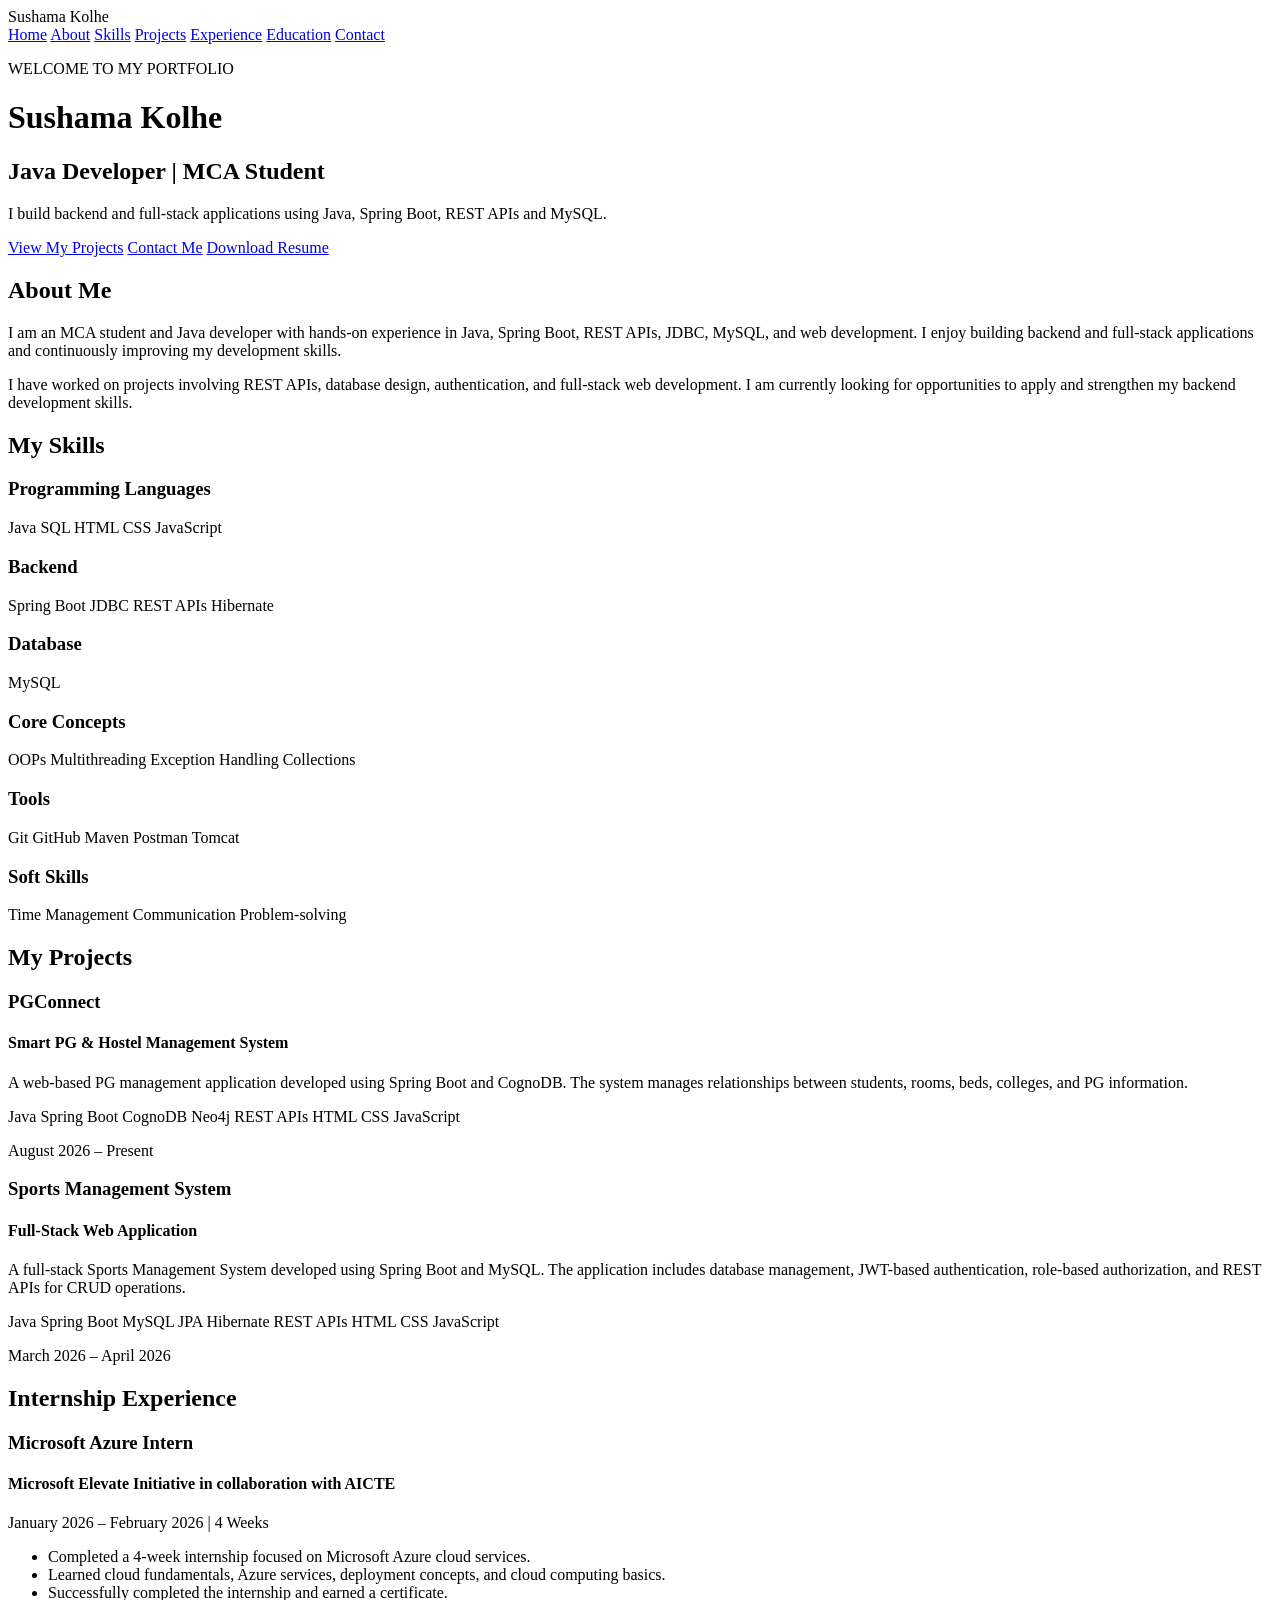
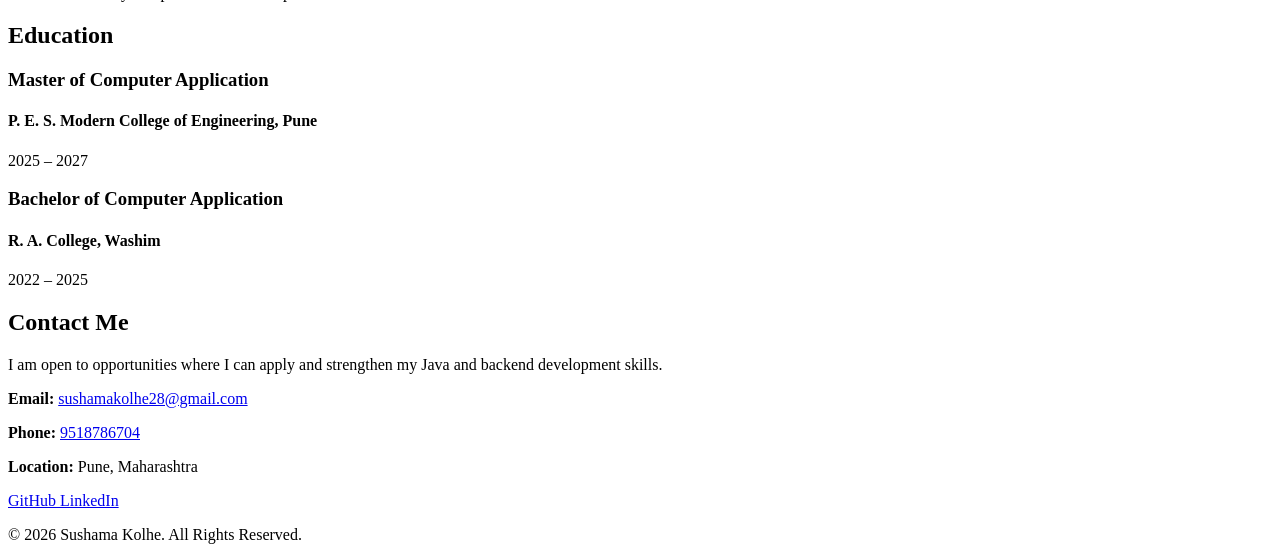
==== index (1).html @ 56b22aa3 "Add files via upload" ====
<!DOCTYPE html>
<html lang="en">
<head>
    <meta charset="UTF-8">
    <meta name="viewport" content="width=device-width, initial-scale=1.0">

    <title>Sushama Kolhe | Java Developer</title>
    <link rel="stylesheet" href="style.css">
</head>

<body>
<!-- Navigation Bar -->
<nav class="navbar">

    <div class="nav-container">

        <div class="logo">
            Sushama Kolhe
        </div>

        <div class="nav-links">

            <a href="#home">Home</a>

            <a href="#about">About</a>

            <a href="#skills">Skills</a>

            <a href="#projects">Projects</a>

            <a href="#experience">Experience</a>

            <a href="#education">Education</a>

            <a href="#contact">Contact</a>

        </div>

    </div>

</nav>


    <!-- Header -->
    <!-- Hero Section -->
    <header class="hero" id="home">

    <div class="hero-content">

        <div class="hero-text">
            <p class="welcome">WELCOME TO MY PORTFOLIO</p>

            <h1>Sushama Kolhe</h1>

            <h2>Java Developer | MCA Student</h2>

            <p class="hero-description">
                I build backend and full-stack applications using
                Java, Spring Boot, REST APIs and MySQL.
            </p>

            <div class="hero-buttons">
                <a href="#projects" class="btn">View My Projects</a>
                <a href="#contact" class="btn secondary-btn">Contact Me</a>
               <a href="C:\Users\Student\Resume.pdf" class="btn resume-btn" target="_blank">
                   Download Resume
                  </a>
            </div>

        </div>

    </div>

</header>


    <!-- About Me -->
<section id="about">

    <h2>About Me</h2>

    <p>
        I am an MCA student and Java developer with hands-on experience
        in Java, Spring Boot, REST APIs, JDBC, MySQL, and web development.
        I enjoy building backend and full-stack applications and
        continuously improving my development skills.
    </p>

    <p>
        I have worked on projects involving REST APIs, database design,
        authentication, and full-stack web development. I am currently
        looking for opportunities to apply and strengthen my backend
        development skills.
    </p>

</section>

    <!-- Skills -->
<section id="skills">

    <h2>My Skills</h2>

    <div class="skills-container">

        <div class="skill-group">
            <h3>Programming Languages</h3>
            <div class="skill-list">
                <span>Java</span>
                <span>SQL</span>
                <span>HTML</span>
                <span>CSS</span>
                <span>JavaScript</span>
            </div>
        </div>


        <div class="skill-group">
            <h3>Backend</h3>
            <div class="skill-list">
                <span>Spring Boot</span>
                <span>JDBC</span>
                <span>REST APIs</span>
                <span>Hibernate</span>
            </div>
        </div>


        <div class="skill-group">
            <h3>Database</h3>
            <div class="skill-list">
                <span>MySQL</span>
            </div>
        </div>


        <div class="skill-group">
            <h3>Core Concepts</h3>
            <div class="skill-list">
                <span>OOPs</span>
                <span>Multithreading</span>
                <span>Exception Handling</span>
                <span>Collections</span>
            </div>
        </div>


        <div class="skill-group">
            <h3>Tools</h3>
            <div class="skill-list">
                <span>Git</span>
                <span>GitHub</span>
                <span>Maven</span>
                <span>Postman</span>
                <span>Tomcat</span>
            </div>
        </div>


        <div class="skill-group">
            <h3>Soft Skills</h3>
            <div class="skill-list">
                <span>Time Management</span>
                <span>Communication</span>
                <span>Problem-solving</span>
            </div>
        </div>

    </div>

</section>


    <!-- Projects -->
    <!-- Projects -->
<section id="projects">

    <h2>My Projects</h2>

    <div class="projects-container">

        <!-- Project 1 -->
        <div class="project-card">

            <h3>PGConnect</h3>

            <h4>Smart PG & Hostel Management System</h4>

            <p>
                A web-based PG management application developed using
                Spring Boot and CognoDB. The system manages relationships
                between students, rooms, beds, colleges, and PG information.
            </p>

            <div class="tech-stack">
                <span>Java</span>
                <span>Spring Boot</span>
                <span>CognoDB</span>
                <span>Neo4j</span>
                <span>REST APIs</span>
                <span>HTML</span>
                <span>CSS</span>
                <span>JavaScript</span>
            </div>

            <p class="project-date">
                August 2026 – Present
            </p>

        </div>


        <!-- Project 2 -->
        <div class="project-card">

            <h3>Sports Management System</h3>

            <h4>Full-Stack Web Application</h4>

            <p>
                A full-stack Sports Management System developed using
                Spring Boot and MySQL. The application includes database
                management, JWT-based authentication, role-based
                authorization, and REST APIs for CRUD operations.
            </p>

            <div class="tech-stack">
                <span>Java</span>
                <span>Spring Boot</span>
                <span>MySQL</span>
                <span>JPA</span>
                <span>Hibernate</span>
                <span>REST APIs</span>
                <span>HTML</span>
                <span>CSS</span>
                <span>JavaScript</span>
            </div>

            <p class="project-date">
                March 2026 – April 2026
            </p>

        </div>

    </div>

</section>


    <!-- Internship -->
<section id="experience">

    <h2>Internship Experience</h2>

    <div class="experience-card">

        <h3>Microsoft Azure Intern</h3>

        <h4>Microsoft Elevate Initiative in collaboration with AICTE</h4>

        <p class="experience-date">
            January 2026 – February 2026 | 4 Weeks
        </p>

        <ul class="experience-list">
            <li>
                Completed a 4-week internship focused on Microsoft Azure
                cloud services.
            </li>

            <li>
                Learned cloud fundamentals, Azure services,
                deployment concepts, and cloud computing basics.
            </li>

            <li>
                Successfully completed the internship and earned a certificate.
            </li>
        </ul>

    </div>

</section>


    <!-- Education -->
<section id="education">

    <h2>Education</h2>

    <div class="education-container">

        <div class="education-card">

            <h3>Master of Computer Application</h3>

            <h4>
                P. E. S. Modern College of Engineering, Pune
            </h4>

            <p>2025 – 2027</p>

        </div>


        <div class="education-card">

            <h3>Bachelor of Computer Application</h3>

            <h4>
                R. A. College, Washim
            </h4>

            <p>2022 – 2025</p>

        </div>

    </div>

</section>


    <!-- Contact -->
<section id="contact">

    <h2>Contact Me</h2>

    <p>
        I am open to opportunities where I can apply and strengthen
        my Java and backend development skills.
    </p>

    <div class="contact-info">

        <p>
            <strong>Email:</strong>
            <a href="mailto:sushamakolhe28@gmail.com">
                sushamakolhe28@gmail.com
            </a>
        </p>

        <p>
            <strong>Phone:</strong>
            <a href="tel:9518786704">
                9518786704
            </a>
        </p>

        <p>
            <strong>Location:</strong>
            Pune, Maharashtra
        </p>

    </div>


    <!-- Social Links -->

    <div class="social-links">

        <a
            href="https://github.com/sushamakolhe28-droid"
            target="_blank"
            class="social-btn">
            GitHub
        </a>

        <a
            href="https://www.linkedin.com/in/sushama-kolhe-3115872b4/"
            target="_blank"
            class="social-btn">
            LinkedIn
        </a>

    </div>

</section>

    <!-- Footer -->
    <footer>
        <p>© 2026 Sushama Kolhe. All Rights Reserved.</p>
    </footer>

</body>
</html>
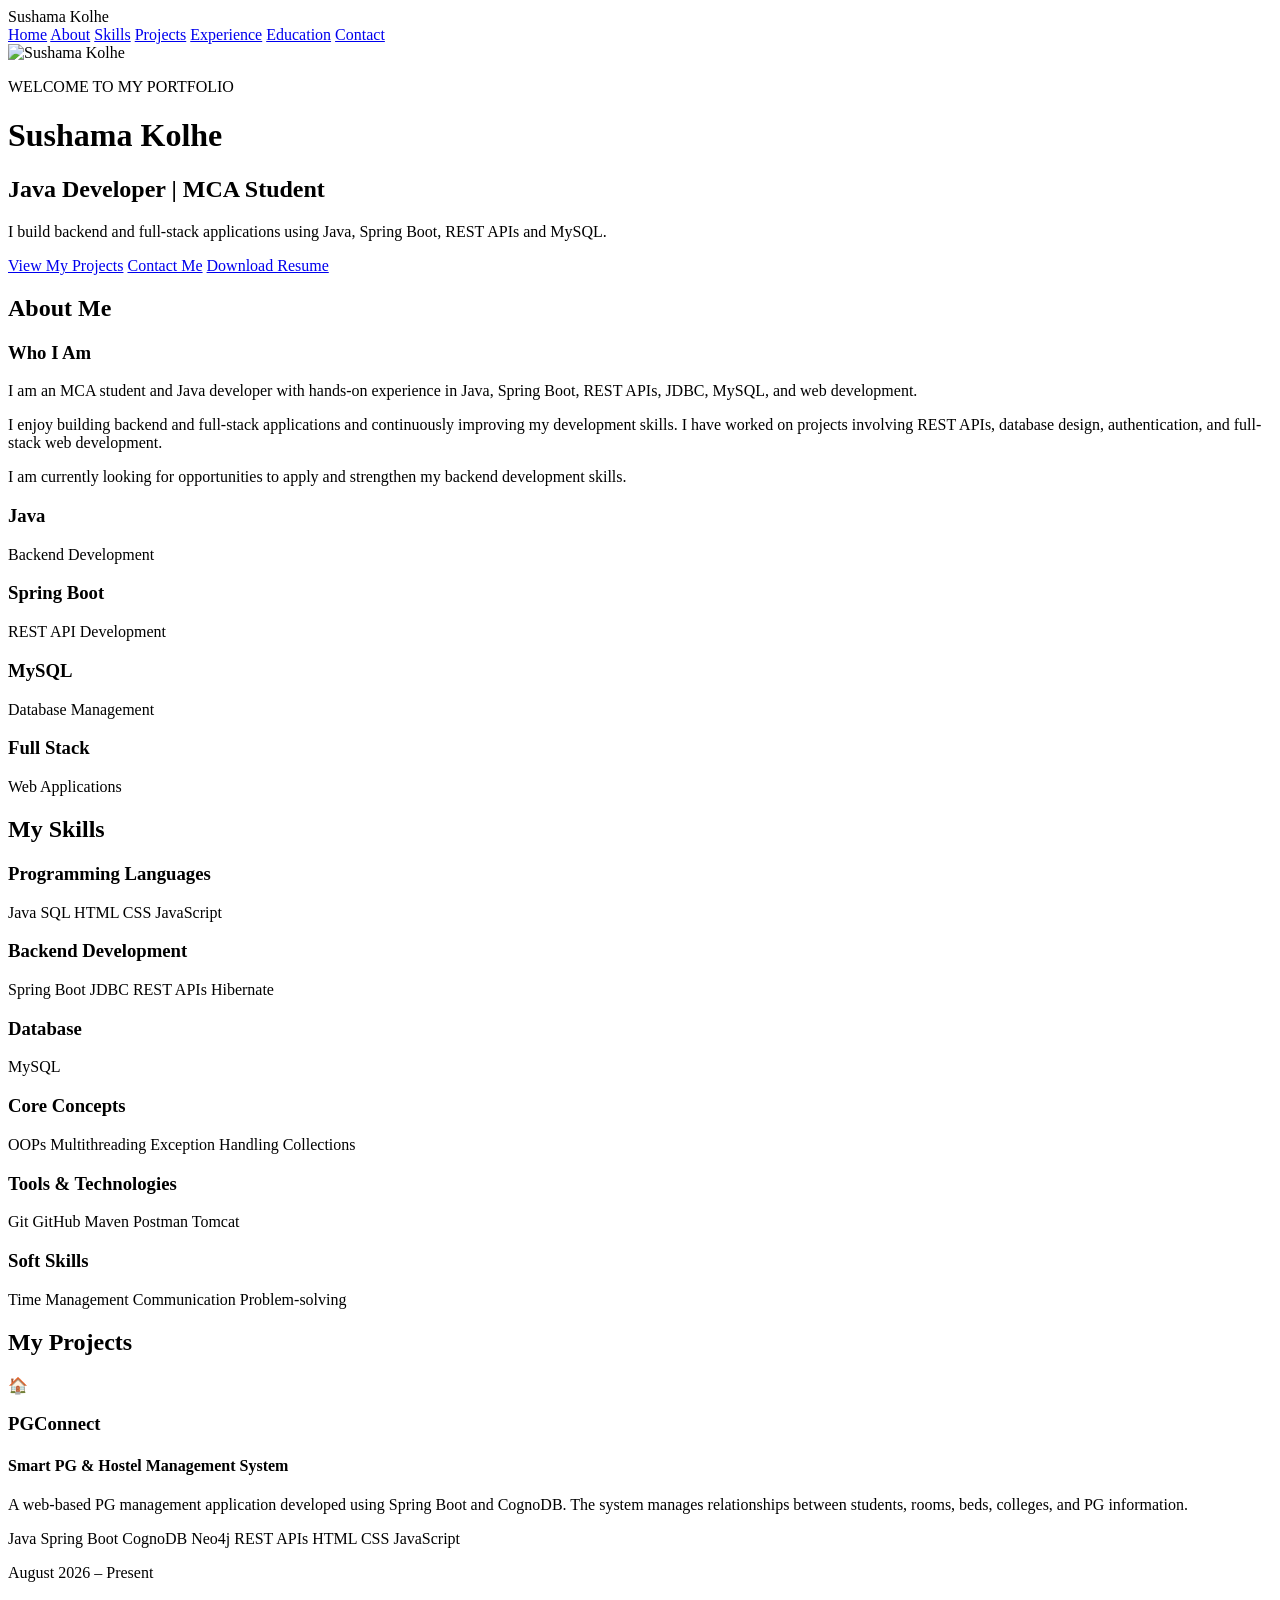
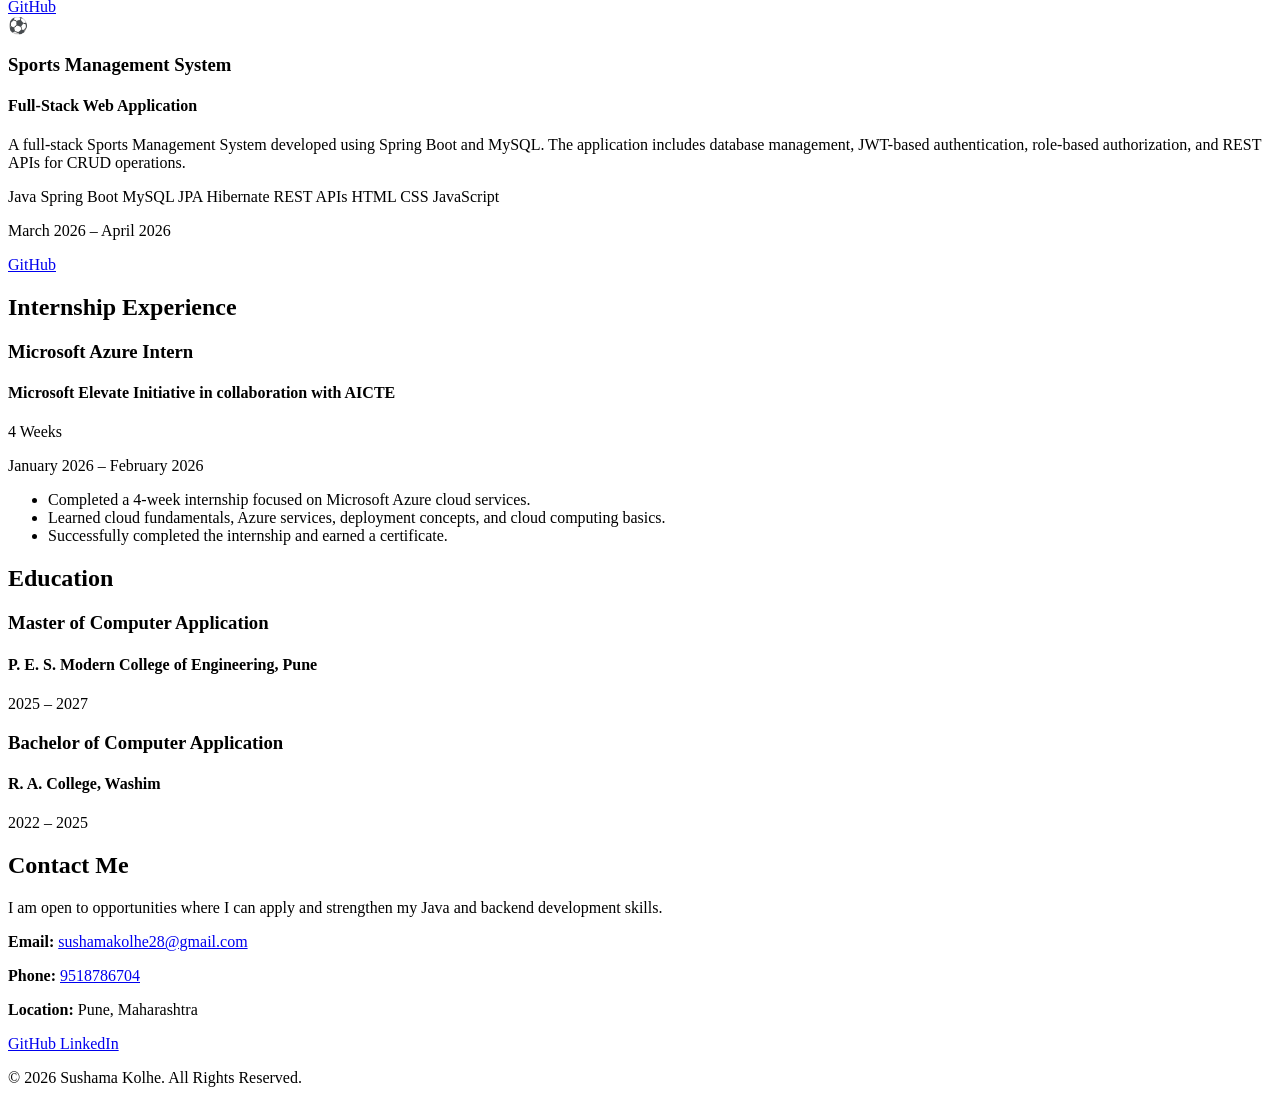
==== commit 77379f4a: "Update index (1).html" ====
--- a/index (1).html
+++ b/index (1).html
@@ -47,6 +47,10 @@
 
     <div class="hero-content">
 
+    <div class="hero-image">
+        <img src="images/profile.jpg" alt="Sushama Kolhe">
+    </div>
+
         <div class="hero-text">
             <p class="welcome">WELCOME TO MY PORTFOLIO</p>
 
@@ -62,7 +66,7 @@
             <div class="hero-buttons">
                 <a href="#projects" class="btn">View My Projects</a>
                 <a href="#contact" class="btn secondary-btn">Contact Me</a>
-               <a href="C:\Users\Student\Resume.pdf" class="btn resume-btn" target="_blank">
+               <a href="Resume.pdf" class="btn resume-btn" target="_blank">
                    Download Resume
                   </a>
             </div>
@@ -79,31 +83,72 @@
 
     <h2>About Me</h2>
 
-    <p>
-        I am an MCA student and Java developer with hands-on experience
-        in Java, Spring Boot, REST APIs, JDBC, MySQL, and web development.
-        I enjoy building backend and full-stack applications and
-        continuously improving my development skills.
-    </p>
-
-    <p>
-        I have worked on projects involving REST APIs, database design,
-        authentication, and full-stack web development. I am currently
-        looking for opportunities to apply and strengthen my backend
-        development skills.
-    </p>
-
-</section>
-
-    <!-- Skills -->
+    <div class="about-container">
+
+        <div class="about-content">
+
+            <h3>Who I Am</h3>
+
+            <p>
+                I am an MCA student and Java developer with hands-on
+                experience in Java, Spring Boot, REST APIs, JDBC, MySQL,
+                and web development.
+            </p>
+
+            <p>
+                I enjoy building backend and full-stack applications
+                and continuously improving my development skills.
+                I have worked on projects involving REST APIs,
+                database design, authentication, and full-stack
+                web development.
+            </p>
+
+            <p>
+                I am currently looking for opportunities to apply
+                and strengthen my backend development skills.
+            </p>
+
+        </div>
+
+        <div class="about-highlight">
+
+            <div class="highlight-item">
+                <h3>Java</h3>
+                <p>Backend Development</p>
+            </div>
+
+            <div class="highlight-item">
+                <h3>Spring Boot</h3>
+                <p>REST API Development</p>
+            </div>
+
+            <div class="highlight-item">
+                <h3>MySQL</h3>
+                <p>Database Management</p>
+            </div>
+
+            <div class="highlight-item">
+                <h3>Full Stack</h3>
+                <p>Web Applications</p>
+            </div>
+
+        </div>
+
+    </div>
+
+</section>
+
+   <!-- Skills -->
 <section id="skills">
 
     <h2>My Skills</h2>
 
     <div class="skills-container">
 
+        <!-- Programming Languages -->
         <div class="skill-group">
             <h3>Programming Languages</h3>
+
             <div class="skill-list">
                 <span>Java</span>
                 <span>SQL</span>
@@ -113,9 +158,10 @@
             </div>
         </div>
 
-
-        <div class="skill-group">
-            <h3>Backend</h3>
+        <!-- Backend -->
+        <div class="skill-group">
+            <h3>Backend Development</h3>
+
             <div class="skill-list">
                 <span>Spring Boot</span>
                 <span>JDBC</span>
@@ -124,17 +170,19 @@
             </div>
         </div>
 
-
+        <!-- Database -->
         <div class="skill-group">
             <h3>Database</h3>
+
             <div class="skill-list">
                 <span>MySQL</span>
             </div>
         </div>
 
-
+        <!-- Core Concepts -->
         <div class="skill-group">
             <h3>Core Concepts</h3>
+
             <div class="skill-list">
                 <span>OOPs</span>
                 <span>Multithreading</span>
@@ -143,9 +191,10 @@
             </div>
         </div>
 
-
-        <div class="skill-group">
-            <h3>Tools</h3>
+        <!-- Tools -->
+        <div class="skill-group">
+            <h3>Tools & Technologies</h3>
+
             <div class="skill-list">
                 <span>Git</span>
                 <span>GitHub</span>
@@ -155,9 +204,10 @@
             </div>
         </div>
 
-
+        <!-- Soft Skills -->
         <div class="skill-group">
             <h3>Soft Skills</h3>
+
             <div class="skill-list">
                 <span>Time Management</span>
                 <span>Communication</span>
@@ -169,17 +219,17 @@
 
 </section>
 
-
-    <!-- Projects -->
-    <!-- Projects -->
+<!-- Projects -->
 <section id="projects">
 
     <h2>My Projects</h2>
 
     <div class="projects-container">
 
-        <!-- Project 1 -->
+        <!-- PGConnect -->
         <div class="project-card">
+
+            <div class="project-icon">🏠</div>
 
             <h3>PGConnect</h3>
 
@@ -206,11 +256,21 @@
                 August 2026 – Present
             </p>
 
-        </div>
-
-
-        <!-- Project 2 -->
+            <div class="project-buttons">
+    <a href="https://github.com/sushamakolhe28-droid"
+       target="_blank"
+       class="project-btn github-btn">
+        GitHub
+    </a>
+</div>
+
+        </div>
+
+
+        <!-- Sports Management System -->
         <div class="project-card">
+
+            <div class="project-icon">⚽</div>
 
             <h3>Sports Management System</h3>
 
@@ -239,42 +299,63 @@
                 March 2026 – April 2026
             </p>
 
-        </div>
-
-    </div>
-
-</section>
-
-
-    <!-- Internship -->
+            <div class="project-buttons">
+    <a href="https://github.com/sushamakolhe28-droid"
+       target="_blank"
+       class="project-btn github-btn">
+        GitHub
+    </a>
+</div>
+
+        </div>
+
+    </div>
+
+</section>
+
+ <!-- Internship Experience -->
 <section id="experience">
 
     <h2>Internship Experience</h2>
 
     <div class="experience-card">
 
-        <h3>Microsoft Azure Intern</h3>
-
-        <h4>Microsoft Elevate Initiative in collaboration with AICTE</h4>
+        <div class="experience-header">
+
+            <div>
+                <h3>Microsoft Azure Intern</h3>
+
+                <h4>
+                    Microsoft Elevate Initiative in collaboration with AICTE
+                </h4>
+            </div>
+
+            <span class="experience-badge">
+                4 Weeks
+            </span>
+
+        </div>
 
         <p class="experience-date">
-            January 2026 – February 2026 | 4 Weeks
+            January 2026 – February 2026
         </p>
 
         <ul class="experience-list">
+
             <li>
                 Completed a 4-week internship focused on Microsoft Azure
                 cloud services.
             </li>
 
             <li>
-                Learned cloud fundamentals, Azure services,
-                deployment concepts, and cloud computing basics.
+                Learned cloud fundamentals, Azure services, deployment
+                concepts, and cloud computing basics.
             </li>
 
             <li>
                 Successfully completed the internship and earned a certificate.
             </li>
+
         </ul>
 
     </div>
@@ -381,4 +462,4 @@
     </footer>
 
 </body>
-</html>+</html>
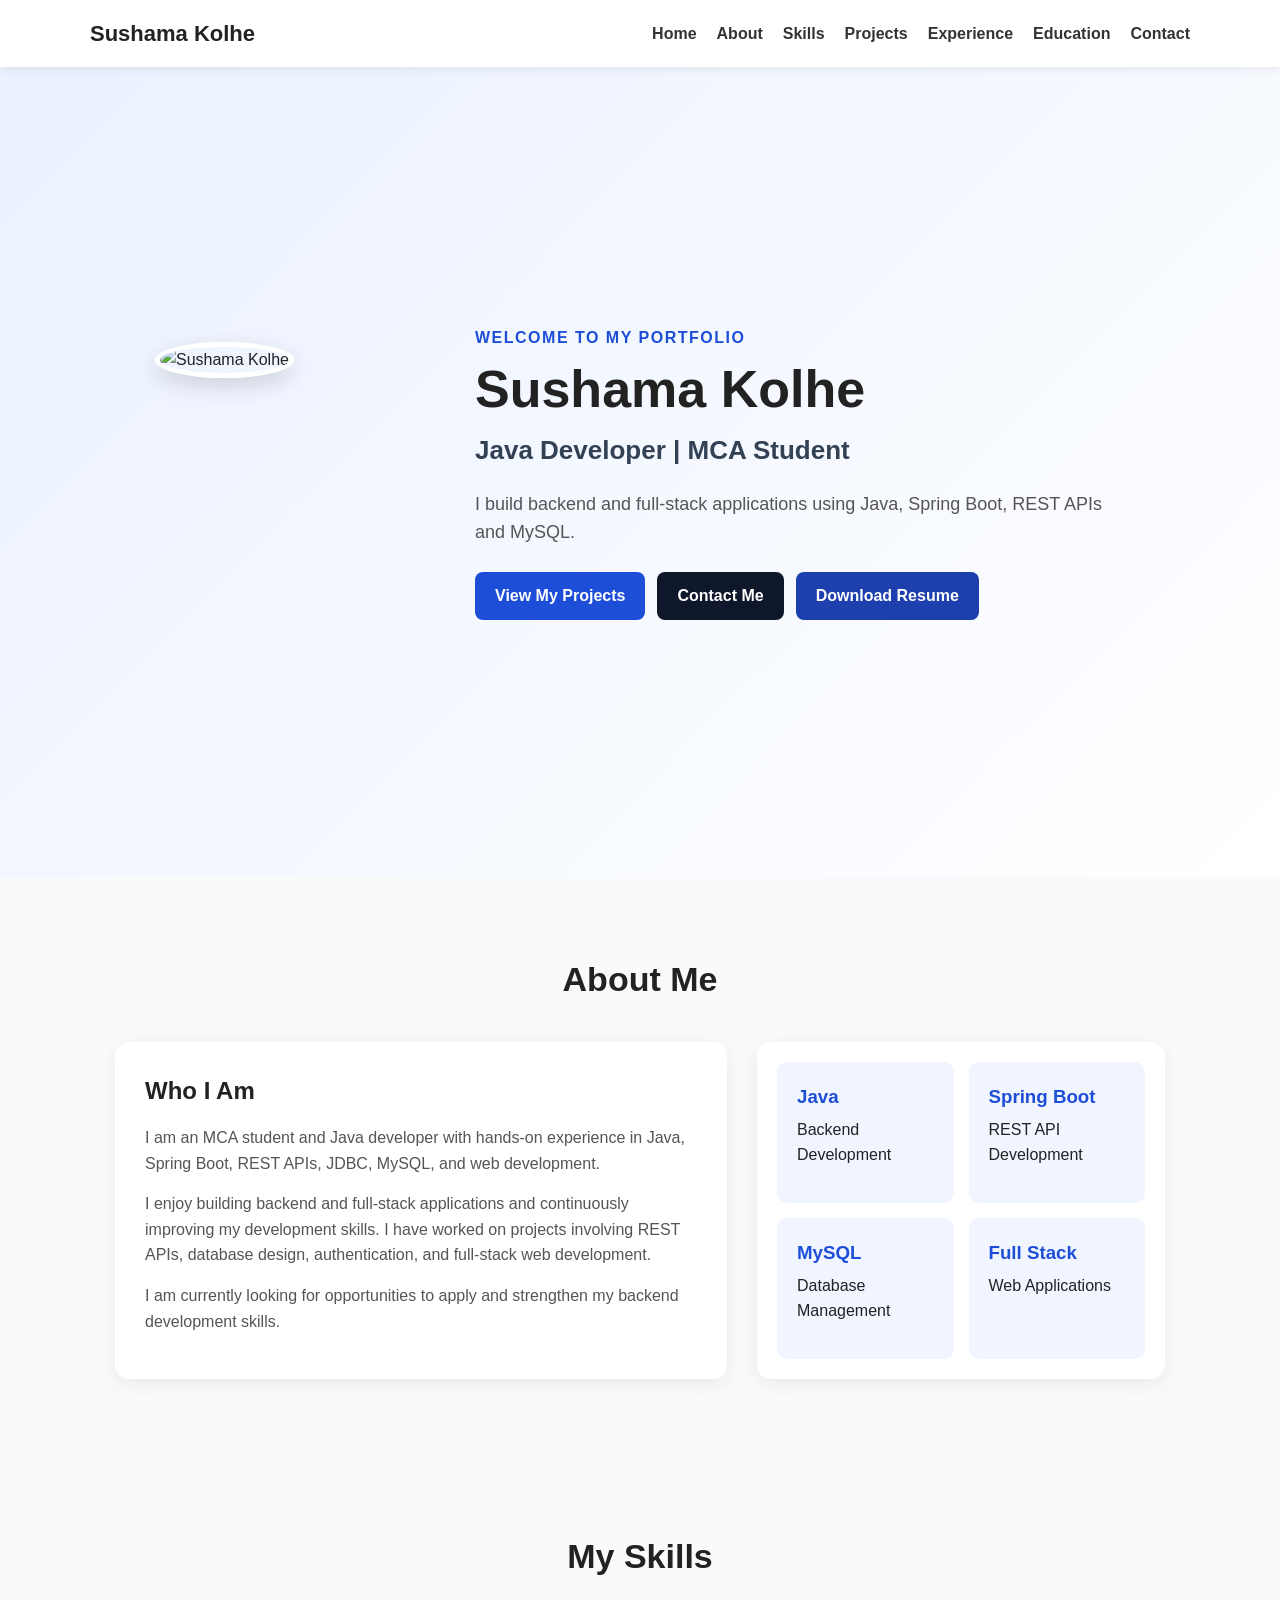
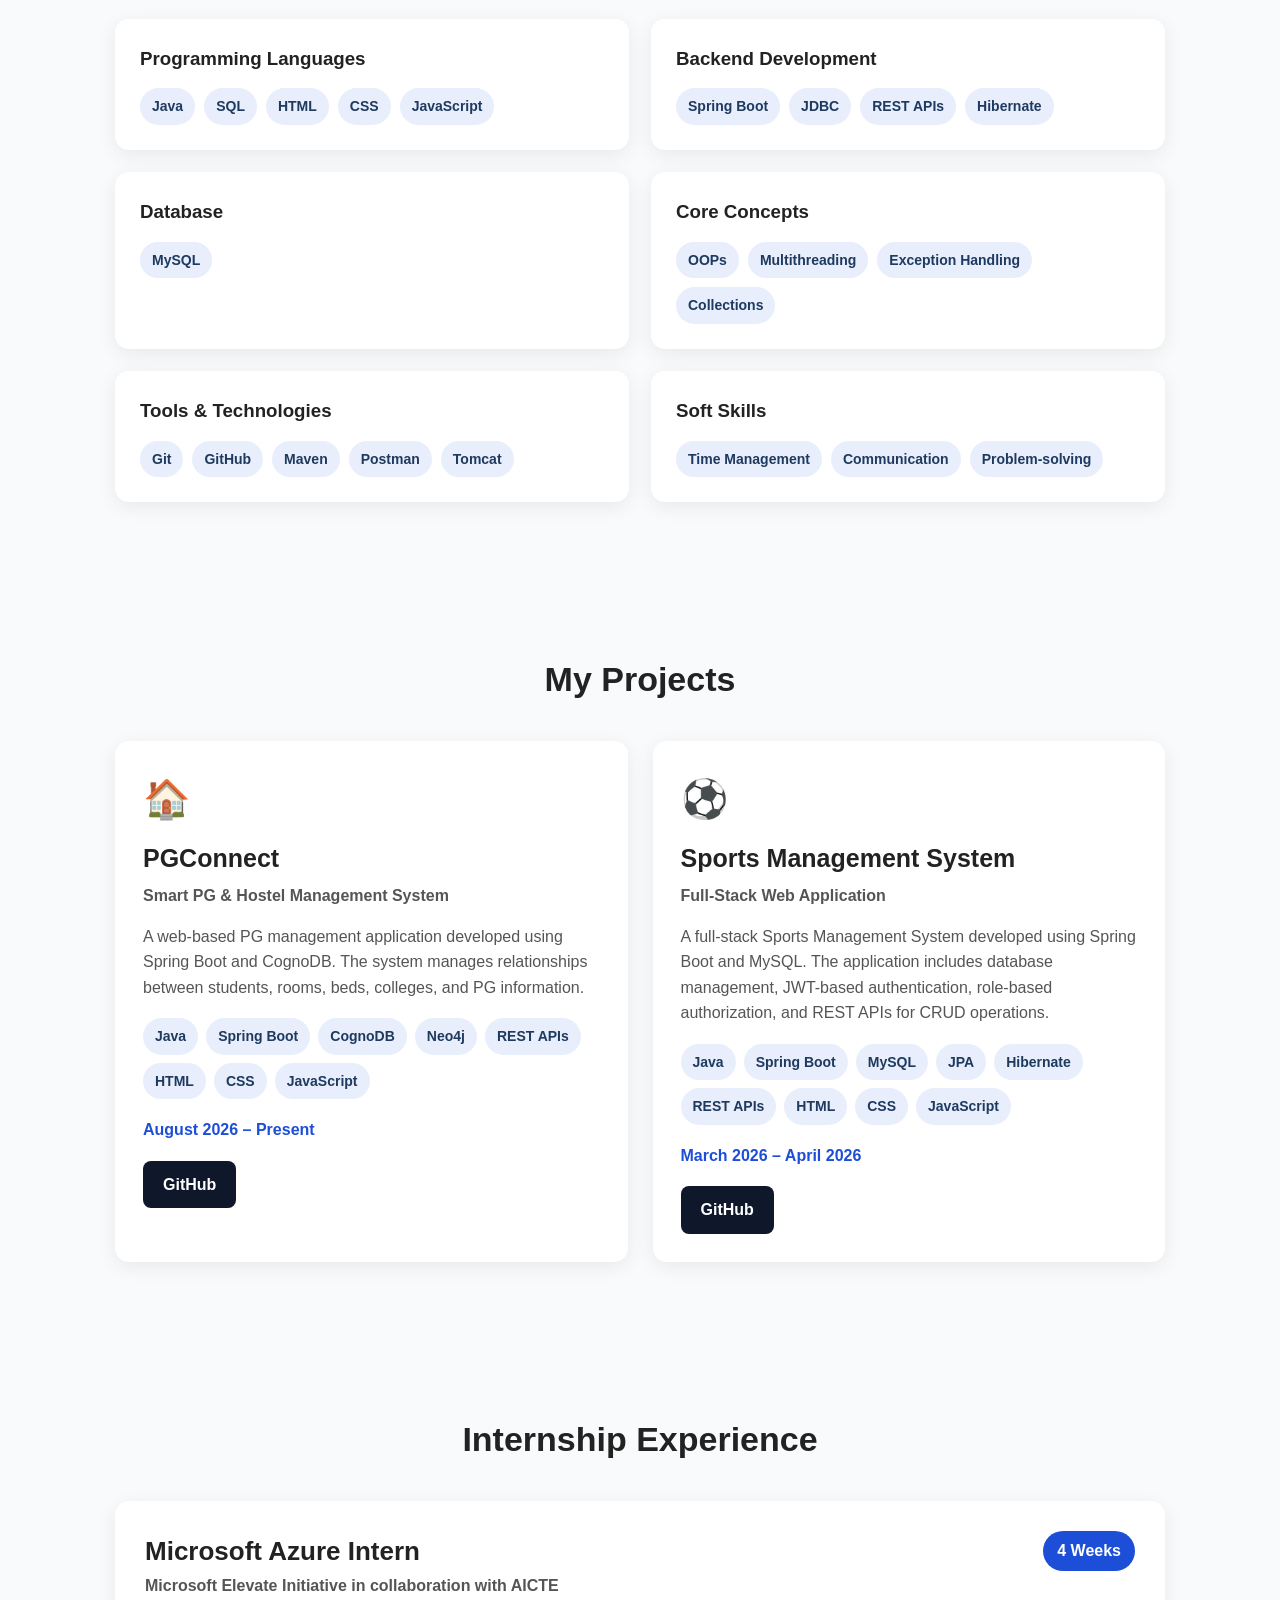
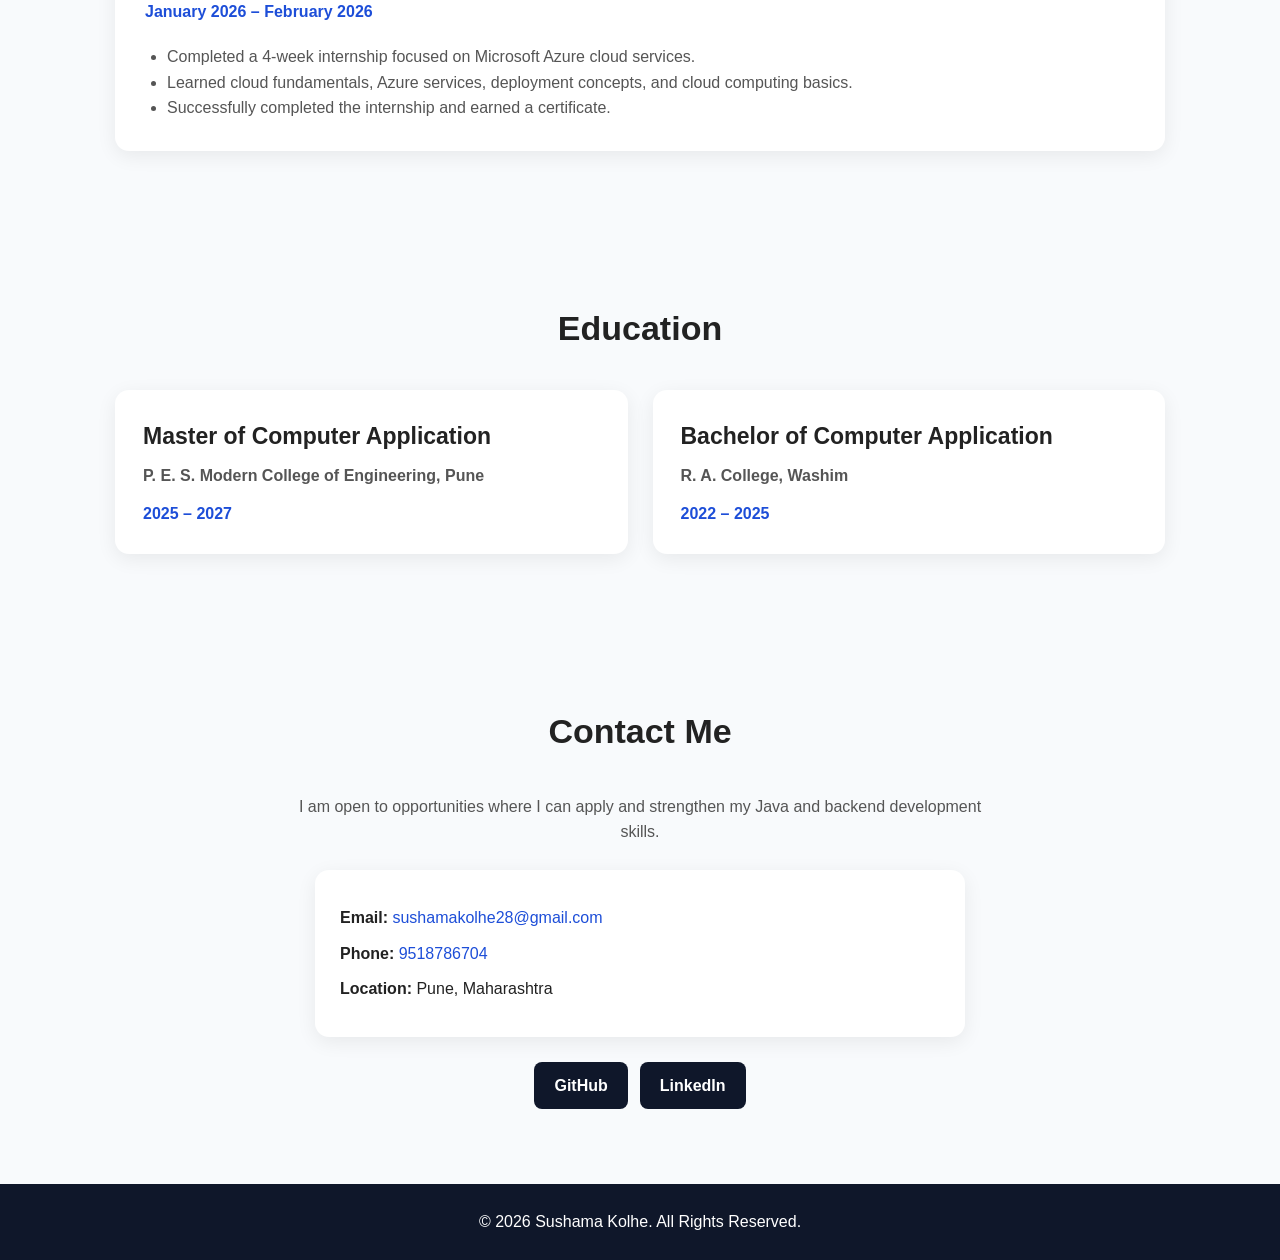
==== commit b9e2bc40: "Fix HTML formatting and update stylesheet link" ====
--- a/index (1).html
+++ b/index (1).html
@@ -5,7 +5,7 @@
     <meta name="viewport" content="width=device-width, initial-scale=1.0">
 
     <title>Sushama Kolhe | Java Developer</title>
-    <link rel="stylesheet" href="style.css">
+    <link rel="stylesheet" href="style (1).css">
 </head>
 
 <body>
--- a/style (1).css
+++ b/style (1).css
@@ -0,0 +1,354 @@
+* {
+    margin: 0;
+    padding: 0;
+    box-sizing: border-box;
+}
+
+html {
+    scroll-behavior: smooth;
+}
+
+body {
+    font-family: Arial, Helvetica, sans-serif;
+    line-height: 1.6;
+    color: #222;
+    background: #f8fafc;
+}
+
+.navbar {
+    position: sticky;
+    top: 0;
+    z-index: 1000;
+    background: #fff;
+    box-shadow: 0 2px 10px rgba(0,0,0,.08);
+}
+
+.nav-container {
+    max-width: 1150px;
+    margin: auto;
+    padding: 16px 25px;
+    display: flex;
+    justify-content: space-between;
+    align-items: center;
+}
+
+.logo { font-size: 22px; font-weight: 700; }
+
+.nav-links {
+    display: flex;
+    flex-wrap: wrap;
+    gap: 20px;
+}
+
+.nav-links a {
+    color: #333;
+    text-decoration: none;
+    font-weight: 600;
+}
+
+.nav-links a:hover { color: #1d4ed8; }
+
+.hero {
+    min-height: 90vh;
+    display: flex;
+    align-items: center;
+    justify-content: center;
+    padding: 80px 25px;
+    background: linear-gradient(135deg, #eaf1ff, #fff);
+}
+
+.hero-content {
+    max-width: 1100px;
+    width: 100%;
+    display: flex;
+    align-items: center;
+    justify-content: center;
+    gap: 60px;
+}
+
+.hero-image {
+    width: 260px;
+    height: 260px;
+    flex-shrink: 0;
+}
+
+.hero-image img {
+    width: 100%;
+    height: 100%;
+    object-fit: cover;
+    border-radius: 50%;
+    border: 5px solid white;
+    box-shadow: 0 8px 25px rgba(0,0,0,.15);
+}
+
+.hero-text { max-width: 650px; }
+
+.welcome {
+    color: #1d4ed8;
+    font-weight: 700;
+    letter-spacing: 1.5px;
+    margin-bottom: 10px;
+}
+
+.hero h1 {
+    font-size: 52px;
+    line-height: 1.15;
+    margin-bottom: 10px;
+}
+
+.hero h2 {
+    font-size: 26px;
+    color: #334155;
+    margin-bottom: 18px;
+}
+
+.hero-description {
+    font-size: 18px;
+    color: #555;
+    margin-bottom: 25px;
+}
+
+.hero-buttons,
+.project-buttons,
+.social-links {
+    display: flex;
+    flex-wrap: wrap;
+    gap: 12px;
+}
+
+.btn,
+.project-btn,
+.social-btn {
+    display: inline-block;
+    padding: 11px 20px;
+    border-radius: 8px;
+    text-decoration: none;
+    font-weight: 700;
+    transition: .2s ease;
+}
+
+.btn { background: #1d4ed8; color: white; }
+.btn:hover, .project-btn:hover, .social-btn:hover { transform: translateY(-2px); }
+.secondary-btn { background: #0f172a; }
+.resume-btn { background: #1e40af; }
+
+section {
+    max-width: 1100px;
+    margin: auto;
+    padding: 75px 25px;
+}
+
+section > h2 {
+    text-align: center;
+    font-size: 34px;
+    margin-bottom: 35px;
+}
+
+.about-container {
+    display: grid;
+    grid-template-columns: 1.5fr 1fr;
+    gap: 30px;
+}
+
+.about-content,
+.about-highlight,
+.skill-group,
+.project-card,
+.experience-card,
+.education-card,
+.contact-info {
+    background: white;
+    border-radius: 14px;
+    box-shadow: 0 5px 20px rgba(0,0,0,.07);
+}
+
+.about-content { padding: 30px; }
+.about-content h3 { margin-bottom: 15px; font-size: 24px; }
+.about-content p { margin-bottom: 15px; color: #555; }
+
+.about-highlight {
+    padding: 20px;
+    display: grid;
+    grid-template-columns: 1fr 1fr;
+    gap: 15px;
+}
+
+.highlight-item {
+    padding: 20px;
+    border-radius: 10px;
+    background: #f1f5ff;
+}
+
+.highlight-item h3 {
+    color: #1d4ed8;
+    margin-bottom: 5px;
+}
+
+.skills-container {
+    display: grid;
+    grid-template-columns: repeat(2, 1fr);
+    gap: 22px;
+}
+
+.skill-group { padding: 25px; }
+.skill-group h3 { margin-bottom: 15px; }
+
+.skill-list {
+    display: flex;
+    flex-wrap: wrap;
+    gap: 9px;
+}
+
+.skill-list span,
+.tech-stack span {
+    background: #e8eefc;
+    color: #1e3a5f;
+    padding: 7px 12px;
+    border-radius: 20px;
+    font-size: 14px;
+    font-weight: 600;
+}
+
+.projects-container {
+    display: grid;
+    grid-template-columns: repeat(2, 1fr);
+    gap: 25px;
+}
+
+.project-card { padding: 28px; }
+.project-icon { font-size: 38px; margin-bottom: 8px; }
+.project-card h3 { font-size: 25px; margin-bottom: 5px; }
+.project-card h4 { color: #555; margin-bottom: 15px; }
+.project-card p { color: #555; margin-bottom: 18px; }
+
+.tech-stack {
+    display: flex;
+    flex-wrap: wrap;
+    gap: 8px;
+    margin-bottom: 18px;
+}
+
+.project-date,
+.experience-date {
+    font-weight: 700;
+    color: #1d4ed8 !important;
+}
+
+.project-btn,
+.social-btn {
+    background: #0f172a;
+    color: white;
+}
+
+.experience-card { padding: 30px; }
+
+.experience-header {
+    display: flex;
+    justify-content: space-between;
+    align-items: flex-start;
+    gap: 20px;
+}
+
+.experience-header h3 { font-size: 26px; }
+.experience-header h4 { color: #555; }
+
+.experience-badge {
+    background: #1d4ed8;
+    color: white;
+    padding: 7px 14px;
+    border-radius: 20px;
+    white-space: nowrap;
+    font-weight: 700;
+}
+
+.experience-list {
+    margin: 20px 0 0 22px;
+    color: #555;
+}
+
+.education-container {
+    display: grid;
+    grid-template-columns: repeat(2, 1fr);
+    gap: 25px;
+}
+
+.education-card { padding: 28px; }
+.education-card h3 { font-size: 23px; margin-bottom: 8px; }
+.education-card h4 { color: #555; margin-bottom: 12px; }
+.education-card p { color: #1d4ed8; font-weight: 700; }
+
+#contact { text-align: center; }
+
+#contact > p {
+    max-width: 700px;
+    margin: 0 auto 25px;
+    color: #555;
+}
+
+.contact-info {
+    max-width: 650px;
+    margin: 0 auto 25px;
+    padding: 25px;
+    text-align: left;
+}
+
+.contact-info p { margin: 10px 0; }
+.contact-info a { color: #1d4ed8; text-decoration: none; }
+.social-links { justify-content: center; }
+
+footer {
+    text-align: center;
+    padding: 25px;
+    background: #0f172a;
+    color: white;
+}
+
+@media (max-width: 850px) {
+    .nav-container {
+        flex-direction: column;
+        gap: 12px;
+    }
+
+    .nav-links { justify-content: center; }
+
+    .hero-content {
+        flex-direction: column;
+        text-align: center;
+    }
+
+    .about-container {
+        grid-template-columns: 1fr;
+    }
+
+    .hero-text { max-width: 700px; }
+
+    .hero-buttons,
+    .project-buttons {
+        justify-content: center;
+    }
+
+    .skills-container,
+    .projects-container,
+    .education-container {
+        grid-template-columns: 1fr;
+    }
+}
+
+@media (max-width: 700px) {
+    .hero { padding: 60px 20px; }
+
+    .hero-image {
+        width: 200px;
+        height: 200px;
+    }
+
+    .hero h1 { font-size: 40px; }
+    .hero h2 { font-size: 21px; }
+
+    section { padding: 55px 20px; }
+    section > h2 { font-size: 30px; }
+
+    .about-highlight { grid-template-columns: 1fr; }
+
+    .experience-header { flex-direction: column; }
+}
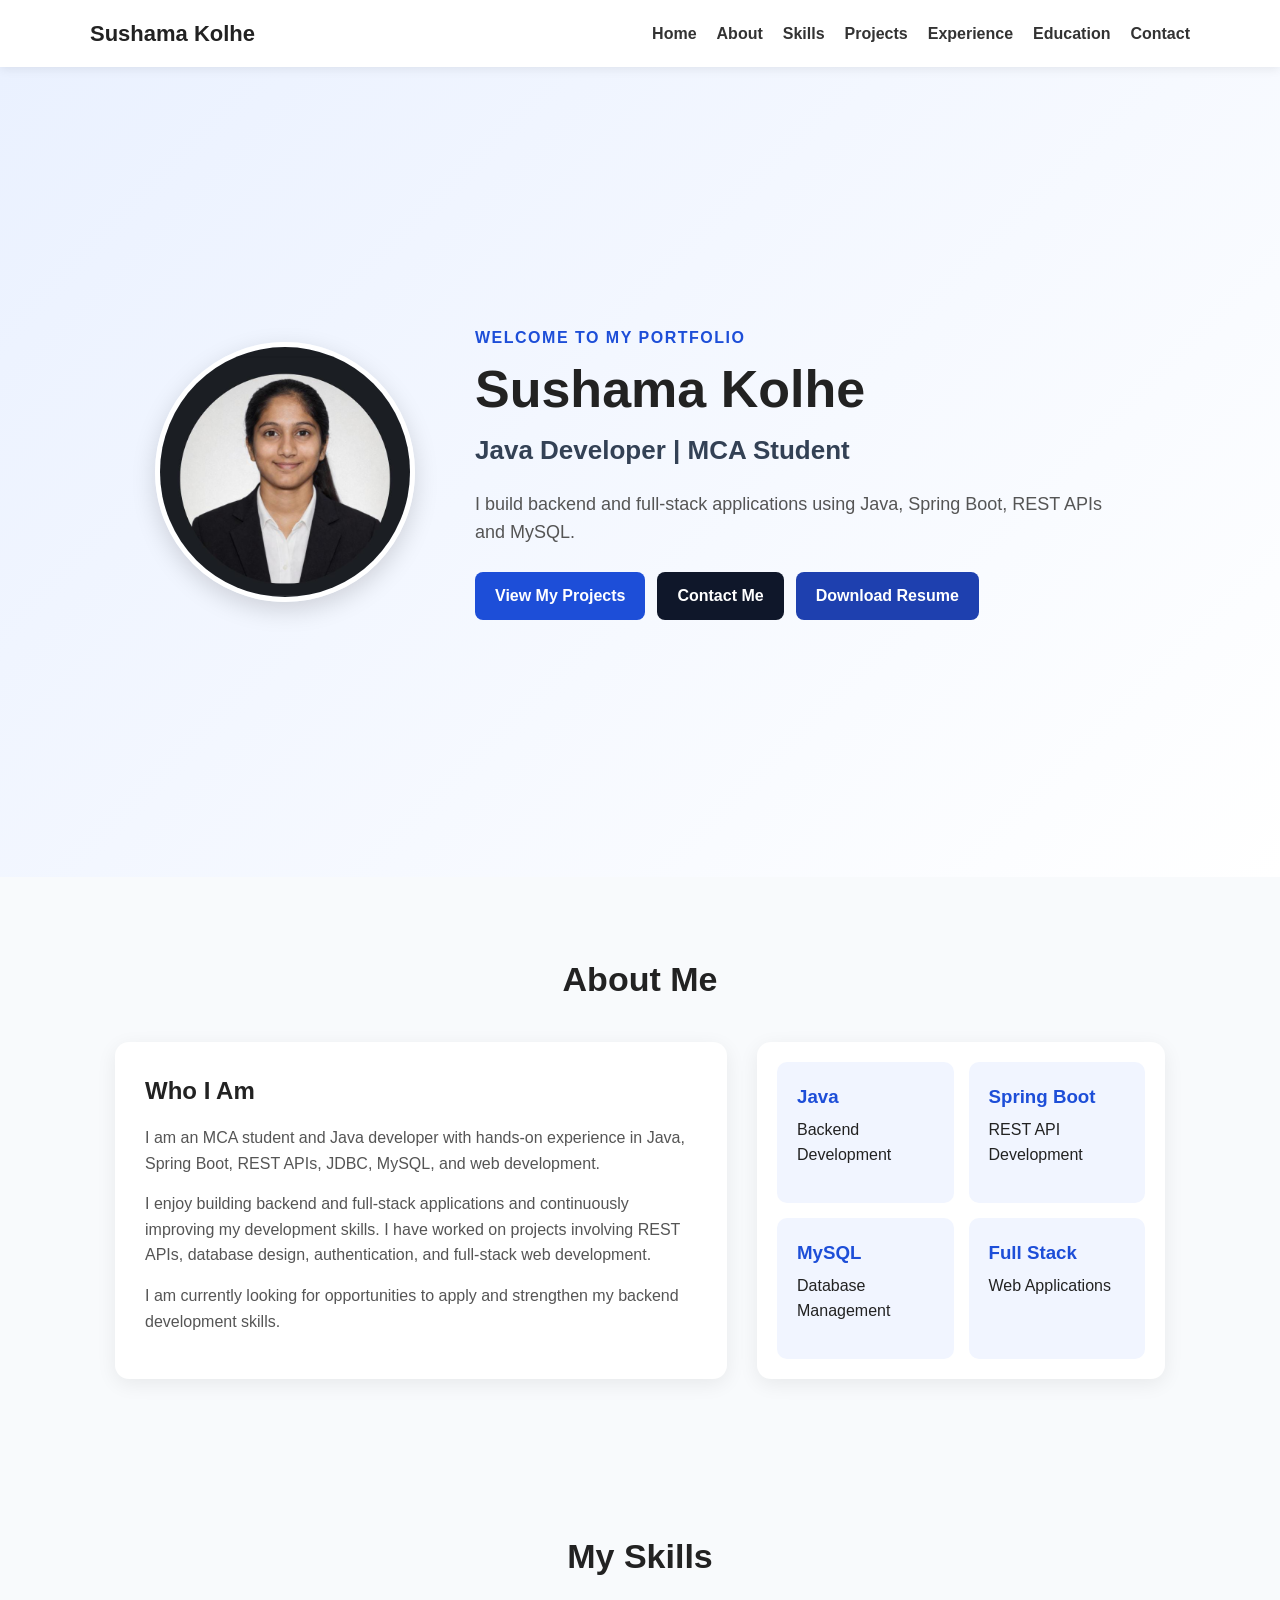
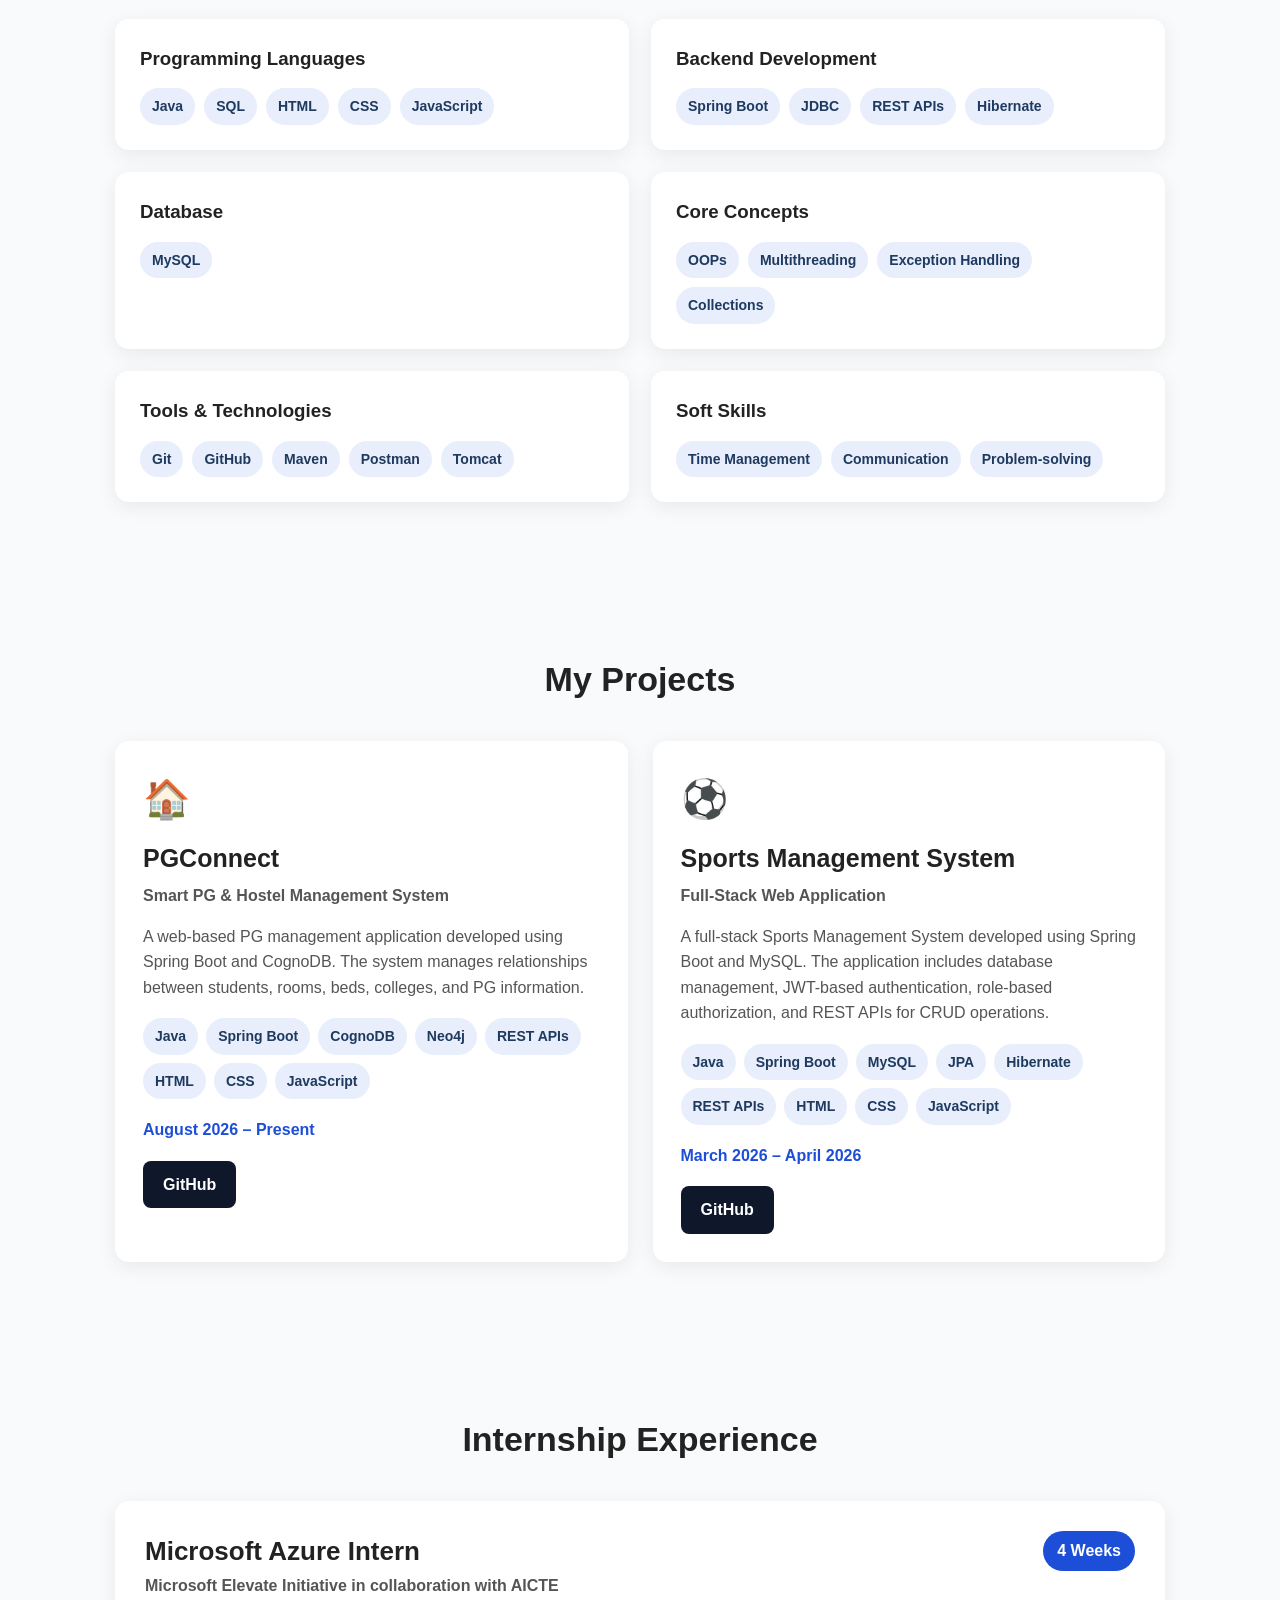
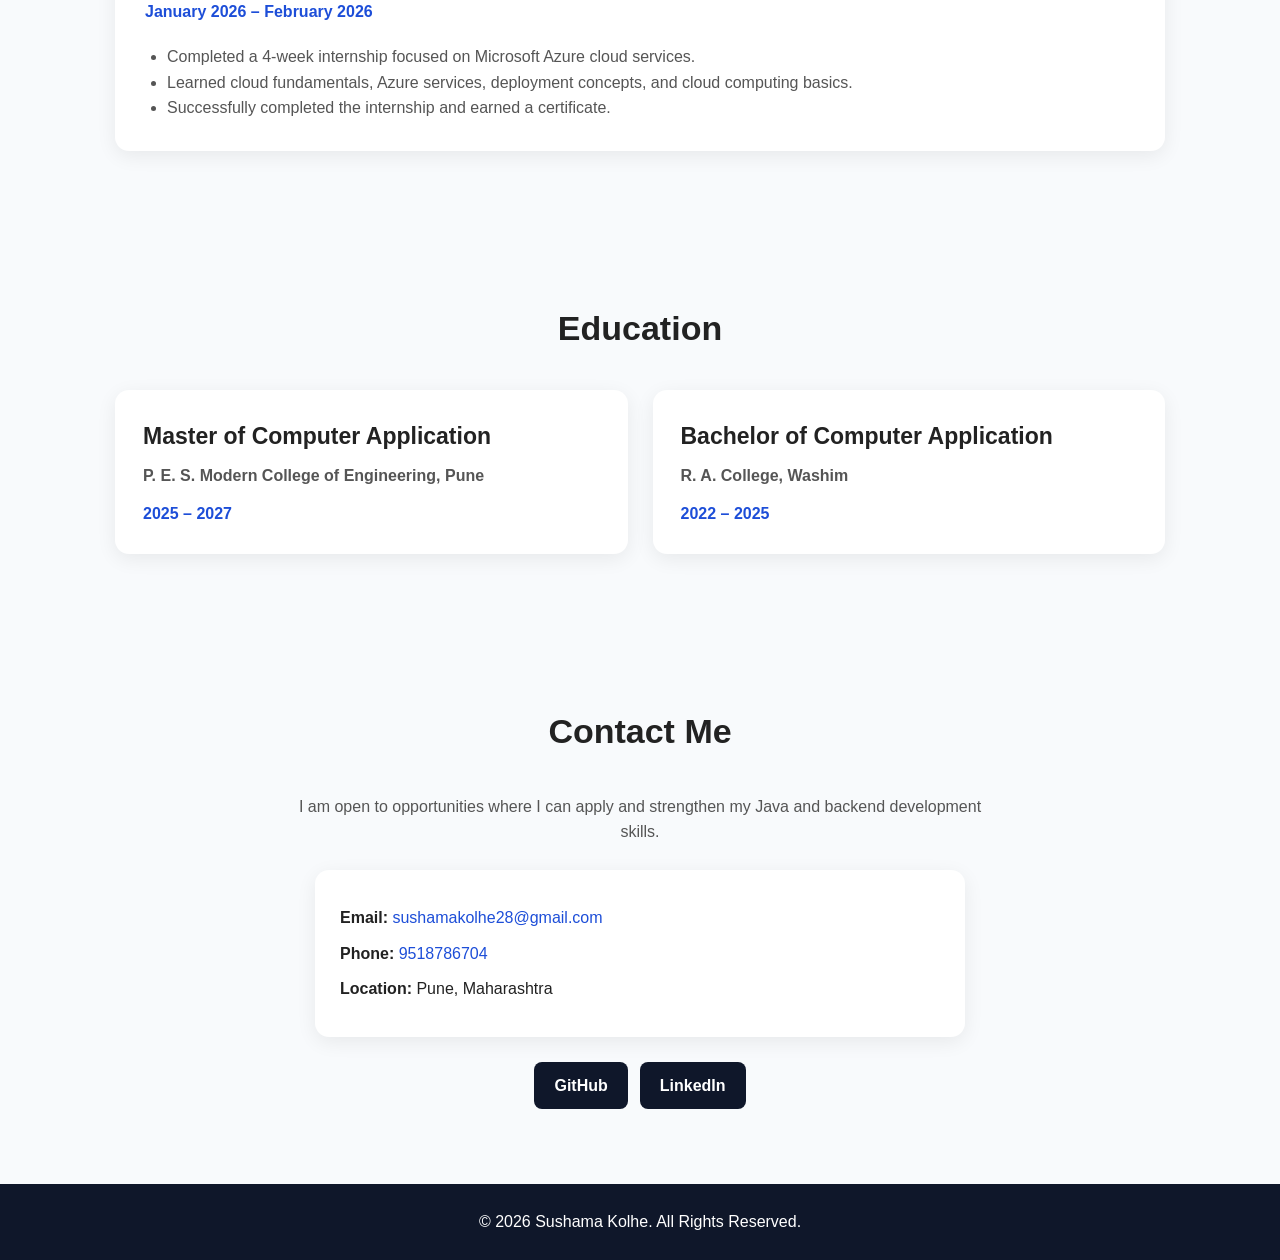
==== commit e8f1e524: "Fix HTML structure and update profile image" ====
--- a/index (1).html
+++ b/index (1).html
@@ -48,7 +48,7 @@
     <div class="hero-content">
 
     <div class="hero-image">
-        <img src="images/profile.jpg" alt="Sushama Kolhe">
+        <img src="profile_Sushama.jpg" alt="Sushama Kolhe">
     </div>
 
         <div class="hero-text">
